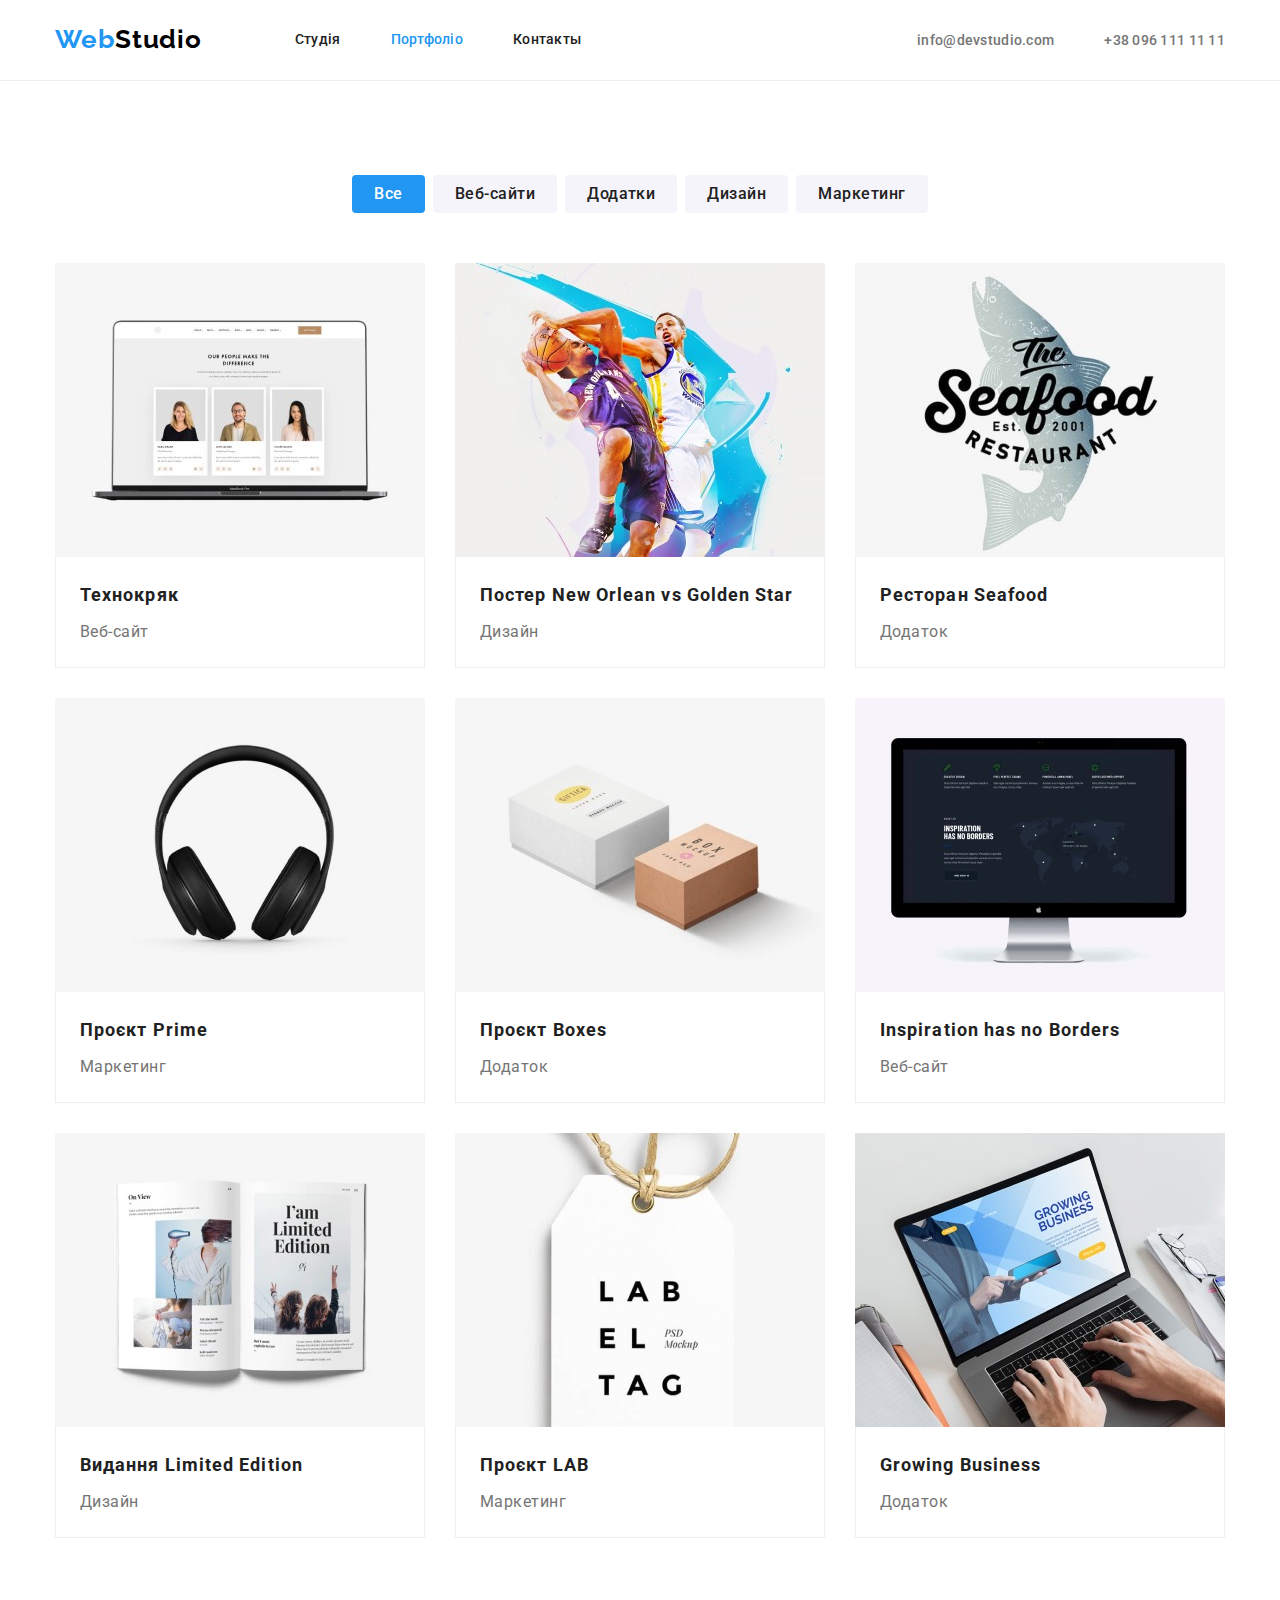
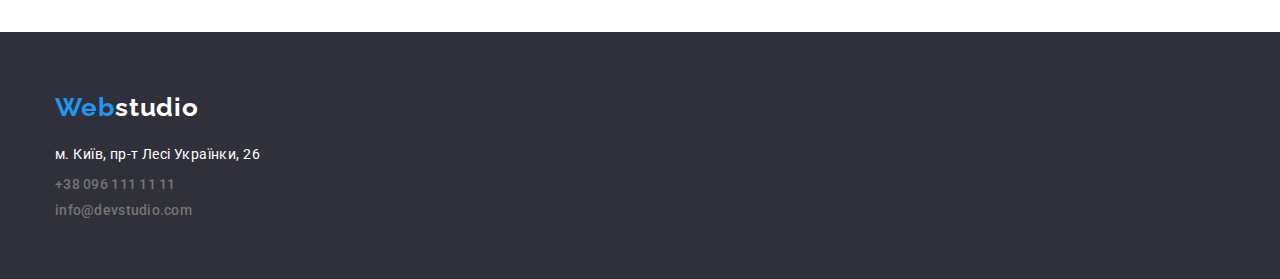
==== portfolio.html @ 8af839e0 "Initial commit" ====
<!DOCTYPE html>
<html lang="ru">
	<head>
		<meta charset="UTF-8" />
		<meta http-equiv="X-UA-Compatible" content="IE=edge" />
		<meta name="viewport" content="width=device-width, initial-scale=1.0" />
		<title>goit-markup-hw-03</title>
		<link rel="preconnect" href="https://fonts.googleapis.com" />
		<link rel="preconnect" href="https://fonts.gstatic.com" crossorigin />
		<link
			href="https://fonts.googleapis.com/css2?family=Raleway:wght@700&family=Roboto:wght@400;500;700;900&display=swap"
			rel="stylesheet"
		/>
		<link
			rel="stylesheet"
			href="https://cdnjs.cloudflare.com/ajax/libs/modern-normalize/1.1.0/modern-normalize.min.css"
		/>
		<link rel="stylesheet" href="./css/styles.css" />
	</head>

	<body>
		<!-- секция верхняя линия -->

		<header class="header">
			<div class="container">
				<nav class="header-nav">
					<a lang="en" class="logo link list" href="/index.html">
						Web
						<span class="studio">Studio</span>
					</a>

					<ul class="site-nav list link">
						<li class="item"><a href="./index.html" class="link list">Студія</a></li>
						<li class="item"><a href="./portfolio.html" class="link list current">Портфоліо</a></li>
						<li class="item"><a href="" class="link list">Контакты</a></li>
					</ul>
				</nav>
				<ul class="contacts-nav top list link">
					<li class="item"><a href="mailto:info@devstudio.com" class="link list">info@devstudio.com</a></li>
					<li class="item"><a href="tel:+380961111111" class="link list">+38 096 111 11 11</a></li>
				</ul>
			</div>
		</header>

		<main>
			<section class="section portfolio">
				<div class="container">
					<h1 class="visually-hidden">Портфолио</h1>

					<!-- кнопки фильтра -->

					<ul class="list filtr-btn">
						<li class="item">
							<button class="button current" type="button">Все</button>
						</li>
						<li class="item">
							<button class="button" type="button">Веб-сайти</button>
						</li>
						<li class="item">
							<button class="button" type="button">Додатки</button>
						</li>
						<li class="item">
							<button class="button" type="button">Дизайн</button>
						</li>
						<li class="item">
							<button class="button" type="button">Маркетинг</button>
						</li>
					</ul>

					<!-- галерея работ -->

					<ul class="list cards-project">
						<li class="item">
							<div class="card-project">
								<a class="list link" href="">
									<img src="./images/portfolio/tehnokriak.jpg" alt="Технокряк" width="370" height="294" />
									<div class="card-title">
										<h2 class="section-gallery">Технокряк</h2>
										<p class="gallery-type">Веб-сайт</p>
									</div>
								</a>
							</div>
						</li>
						<li class="item">
							<div class="card-project">
								<a class="list link" href="">
									<img
										src="./images/portfolio/poster.jpg"
										alt="Постер New Orlean vs Golden Star"
										width="370"
										height="294"
									/>
									<div class="card-title">
										<h2 class="section-gallery">Постер New Orlean vs Golden Star</h2>
										<p class="gallery-type">Дизайн</p>
									</div>
								</a>
							</div>
						</li>
						<li class="item">
							<div class="card-project">
								<a class="list link" href="">
									<img src="./images/portfolio/restaurant.jpg" alt="Ресторан Seafood" width="370" height="294" />
									<div class="card-title">
										<h2 class="section-gallery">Ресторан Seafood</h2>
										<p class="gallery-type">Додаток</p>
									</div>
								</a>
							</div>
						</li>
						<li class="item">
							<div class="card-project">
								<a class="list link" href="">
									<img src="./images/portfolio/prime.jpg" alt="Проект Prime" width="370" height="294" />
									<div class="card-title">
										<h2 class="section-gallery">Проєкт Prime</h2>
										<p class="gallery-type">Маркетинг</p>
									</div>
								</a>
							</div>
						</li>
						<li class="item">
							<div class="card-project">
								<a class="list link" href="">
									<img src="./images/portfolio/boxes.jpg" alt="Проект Boxes" width="370" height="294" />
									<div class="card-title">
										<h2 class="section-gallery">Проєкт Boxes</h2>
										<p class="gallery-type">Додаток</p>
									</div>
								</a>
							</div>
						</li>
						<li>
							<div class="card-project">
								<a class="list link" href="">
									<img
										src="./images/portfolio/inspiration.jpg"
										alt="Inspiration has no Borders"
										width="370"
										height="294"
									/>
									<div class="card-title">
										<h2 class="section-gallery">Inspiration has no Borders</h2>
										<p class="gallery-type">Веб-сайт</p>
									</div>
								</a>
							</div>
						</li>
						<li class="item">
							<div class="card-project">
								<a class="list link" href="">
									<img src="./images/portfolio/edition.jpg" alt="Издание Limited Edition" width="370" height="294" />
									<div class="card-title">
										<h2 class="section-gallery">Видання Limited Edition</h2>
										<p class="gallery-type">Дизайн</p>
									</div>
								</a>
							</div>
						</li>
						<li class="item">
							<div class="card-project">
								<a class="list link" href="">
									<img src="./images/portfolio/lab.jpg" alt="Проект LAB" width="370" height="294" />
									<div class="card-title">
										<h2 class="section-gallery">Проєкт LAB</h2>
										<p class="gallery-type">Маркетинг</p>
									</div>
								</a>
							</div>
						</li>
						<li class="item">
							<div class="card-project">
								<a class="list link" href="">
									<img src="./images/portfolio/growing-business.jpg" alt="Growing Business" width="370" height="294" />
									<div class="card-title">
										<h2 class="section-gallery">Growing Business</h2>
										<p class="gallery-type">Додаток</p>
									</div>
								</a>
							</div>
						</li>
					</ul>
				</div>
			</section>

			<!-- секция подвал -->
			<footer class="footer">
				<div class="container">
					<a lang="en" href="/index.html" class="logo-footer logo link list">
						Web
						<span class="studio-footer">studio</span>
					</a>
					<address class="address">
						<a
							class="address link"
							href="https://goo.gl/maps/nC8BWtLt1wYnucsJ7"
							target="_blank"
							rel="noopener noreferrer nofollow"
						>
							м. Київ, пр-т Лесі Українки, 26
						</a>
					</address>
					<ul class="contacts-nav bottom list link">
						<li class="item"><a href="tel:+380961111111" class="link list">+38 096 111 11 11</a></li>
						<li class="item"><a href="mailto:info@devstudio.com" class="link list">info@devstudio.com</a></li>
					</ul>
				</div>
			</footer>
		</main>
	</body>
</html>
---- css/styles.css ----
:root {
	--primary-text-color: #757575;
	--title-text-color: #212121;
	--accent-color: #2196f3;
	--hero-color: #ffffff;
	--logo-color: #000000;
	--contact-footer-color: #ffffff;
	--button-bg-color: #f5f4fa;
	--hero-bg: #2f303a;
	--portfolio-bg: #e5e5e5;
	--button-hero-hover: #188ce8;
}

body {
	background-color: #ffffff;
	color: var(--primary-text-color);
	font-family: Roboto, sans-serif;
	font-size: 14px;
}
/* сброс стилей */

.list {
	list-style: none;
}

.link {
	text-decoration: none;
}

p,
h1,
h2,
h3,
h4,
h5,
h6 {
	margin: 0;
}

ul,
ol {
	margin: 0;
	padding-left: 0;
}

img {
	display: block;
	max-width: 100%;
	height: auto;
}

.visually-hidden {
	position: absolute;
	white-space: nowrap;
	width: 1px;
	height: 1px;
	overflow: hidden;
	border: 0;
	padding: 0;
	clip: rect(0 0 0 0);
	clip-path: inset(50%);
	margin: -1px;
}

.container {
	width: 1200px;
	margin-left: auto;
	margin-right: auto;
	padding-left: 15px;
	padding-right: 15px;
	/* outline: 2px solid red; */
}

.section {
	padding-top: 94px;
	padding-bottom: 94px;
}
/* секция верхняя линия */

/* logo */

.logo {
	font-family: Raleway, sans-serif;
	font-weight: 700;
	font-size: 26px;
	line-height: 1.2;
	letter-spacing: 0.03em;
	word-spacing: -6px;
	color: var(--accent-color);
}

.logo:hover,
.logo:focus {
	color: var(--accent-color);
}

.logo .studio {
	color: var(--logo-color);
}

.logo .studio:hover,
.logo .studio:focus {
	color: var(--accent-color);
}

.logo .studio-footer {
	color: var(--hero-color);
}

.logo .studio-footer:hover,
.logo .studio-footer:focus {
	color: var(--accent-color);
}

.site-nav .link {
	color: var(--title-text-color);
	font-weight: 500;
	font-size: 14px;
	line-height: 1.14;
	letter-spacing: 0.02em;

	display: block;
	padding-top: 32px;
	padding-bottom: 32px;
}

.site-nav {
	display: flex;
	align-items: center;
	margin-left: 93px;
}

.site-nav .item + .item {
	margin-left: 50px;
}

.site-nav .link:hover,
.site-nav .link:focus {
	color: var(--accent-color);
}

.site-nav .link.current {
	color: var(--accent-color);
}

.contacts-nav.top {
	display: flex;
}

.contacts-nav .item:not(:last-child) {
	margin-right: 50px;
}

.contacts-nav .link {
	color: var(--primary-text-color);
	font-weight: 500;
	font-size: 14px;
	line-height: 1.14;
	letter-spacing: 0.02em;
}

.contacts-nav.top .link {
	padding-top: 32px;
	padding-bottom: 32px;
}

.contacts-nav .link:hover,
.contacts-nav .link:focus {
	color: var(--accent-color);
}

.header {
	border-bottom: 1px solid #ececec;
}

.header > .container {
	display: flex;
	justify-content: space-between;
	align-items: center;
}

.header-nav {
	display: flex;
	align-items: center;
}

/* секция  герой */
.hero {
	background-color: var(--hero-bg);
	text-align: center;
	padding-top: 200px;
	padding-bottom: 200px;
}

.hero-title {
	color: var(--hero-color);
	font-weight: 900;
	font-size: 44px;
	line-height: 1.36;
	letter-spacing: 0.06em;
	text-transform: uppercase;

	margin-bottom: 30px;
}

.hero .button.primary {
	font-family: inherit;
	font-weight: 700;
	font-size: 16px;
	line-height: 1.88;
	letter-spacing: 0.06em;
	border-radius: 4px;
	padding: 10px 32px;
	border: 1px solid transparent;
	display: inline-block;
}

.hero .button.primary:hover,
.hero .button.primary:hover {
	background-color: var(--button-hero-hover);
}

/* секции особенности */

.section-benefits {
	color: var(--title-text-color);
	font-weight: 700;
	font-size: 14px;
	line-height: 1.14;
	letter-spacing: 0.03em;
	text-transform: uppercase;

	margin-bottom: 10px;
}

.section-content {
	color: var(--primary-text-color);
	font-weight: 400;
	font-size: 14px;
	line-height: 24px;
	letter-spacing: 1.71;
}

.benefits {
	display: flex;
}

.benefits .item:not(:last-child) {
	margin-right: 30px;
}

.section.padding-null {
	padding-bottom: 0;
}

/* секция чем мы занимаемся  */

.background {
	background-color: var(--button-bg-color);
}

.section-title {
	color: var(--title-text-color);
	font-weight: 700;
	font-size: 36px;
	line-height: 1.17;
	letter-spacing: 0.03em;

	text-align: center;

	margin-bottom: 50px;
}

.work {
	display: flex;
	gap: 30px;
}

/* секция наша команда */

.section-team {
	color: var(--title-text-color);
	font-weight: 500;
	font-size: 16px;
	line-height: 1.19;
	text-align: center;
	letter-spacing: 0.03em;
	margin-bottom: 10px;
}

.sestion.team {
	background-color: var(--button-bg-color);
}

.section-function {
	color: var(--primary-text-color);
	font-weight: 400;
	font-size: 16px;
	line-height: 1.19;
	text-align: center;
	letter-spacing: 0.03em;
}

.card-team {
	max-width: 270px;

	background: #ffffff;
	box-shadow: 0px 1px 3px rgba(0, 0, 0, 0.12), 0px 1px 1px rgba(0, 0, 0, 0.14), 0px 2px 1px rgba(0, 0, 0, 0.2);
	border-radius: 0px 0px 4px 4px;
}

.cards-team {
	display: flex;
}

.cards-team .item {
	margin-right: 30px;
}

.cards-team .item:last-child {
	margin-right: 0;
}

.card-team-title {
	padding: 30px 0px;
}

/* секция портфолио */

.portfolio {
	background-color: var(--hero-color);
}
.section-gallery {
	color: var(--title-text-color);

	font-weight: 700;
	font-size: 18px;
	line-height: 2;

	letter-spacing: 0.06em;
}

.gallery-type {
	color: var(--primary-text-color);

	font-weight: 400;
	font-size: 16px;
	line-height: 1.88;
	letter-spacing: 0.03em;
	margin-top: 4px;
}

.filtr-btn {
	display: flex;
	justify-content: center;
	align-items: center;
	margin-bottom: 50px;
}

.filtr-btn .item + .item {
	margin-left: 8px;
}

.card-title {
	max-width: 370px;
	background: #ffffff;
	border-left: 1px solid #eeeeee;
	border-right: 1px solid #eeeeee;
	border-bottom: 1px solid #eeeeee;
	padding: 20px 24px;
}

.card-project {
	max-width: 370px;
}

.cards-project {
	display: flex;
	flex-wrap: wrap;
}

.cards-project .item {
	margin-right: 30px;
	margin-bottom: 30px;
}

.cards-project .item:nth-child(3n) {
	margin-right: 0;
}

.cards-project .item:nth-last-child(-n + 3) {
	margin-bottom: 0;
}

/* buttons */

.button {
	color: var(--title-text-color);
	background-color: var(--button-bg-color);
	border: none;
	font-family: inherit;

	font-weight: 500;
	font-size: 16px;
	line-height: 1.62;
	text-align: center;
	letter-spacing: 0.03em;
	cursor: pointer;
	display: inline-block;

	border-radius: 4px;
	padding: 6px 22px;
}

.button:hover,
.button:focus {
	color: var(--hero-color);
	background-color: var(--accent-color);
}

.button.primary {
	color: var(--hero-color);
	background-color: var(--accent-color);
}

.button.secondary {
	color: var(--title-text-color);
	background-color: var(--button-bg-color);
}
.button.current {
	background-color: var(--accent-color);
	color: var(--contact-footer-color);
}

/* секция подвал */
.footer {
	background-color: var(--hero-bg);

	padding-top: 60px;
	padding-bottom: 60px;
}

.address {
	color: var(--contact-footer-color);
	font-family: inherit;
	font-style: normal;
	font-weight: 400;
	font-size: 14px;
	line-height: 1.71;
	letter-spacing: 0.03em;
	margin-bottom: 9px;
}

.logo-footer {
	display: inline-block;
	margin-bottom: 20px;
}
.contacts-nav.bottom .item:not(:last-child) {
	margin-bottom: 9px;
}
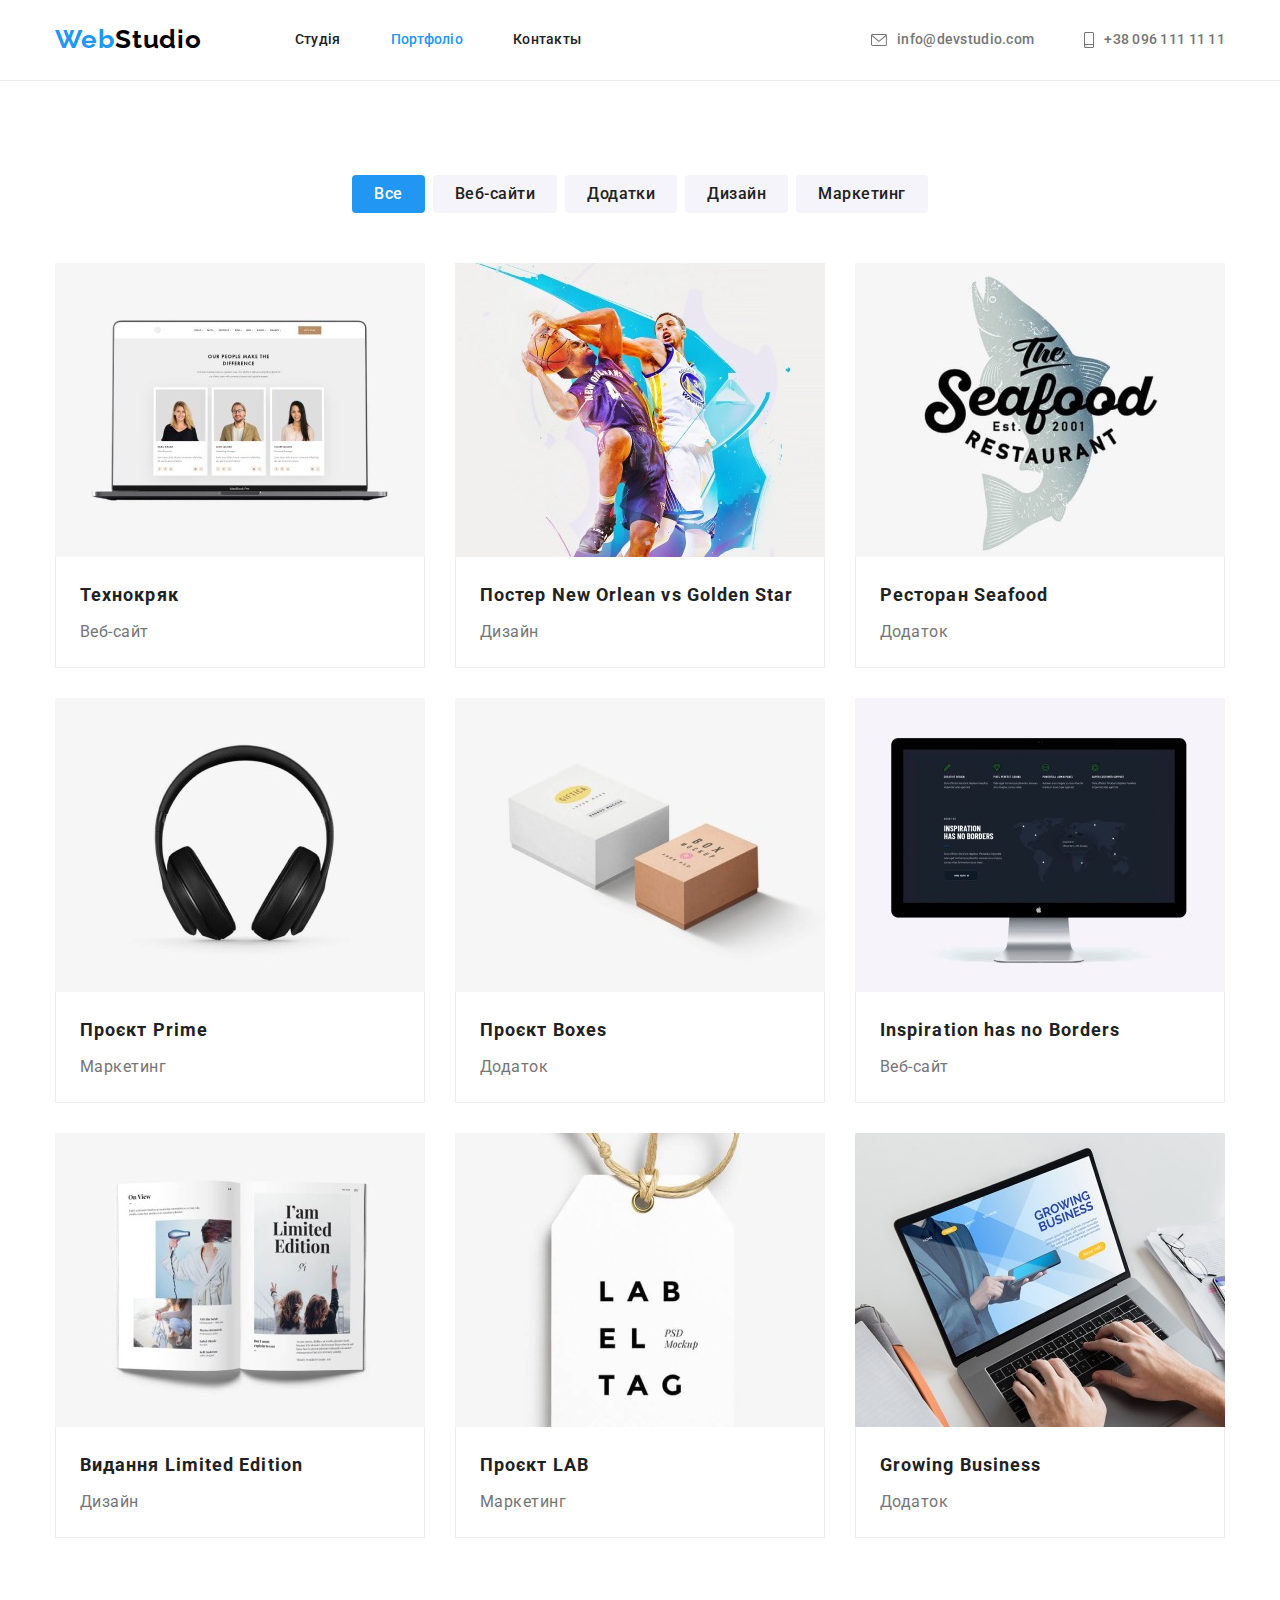
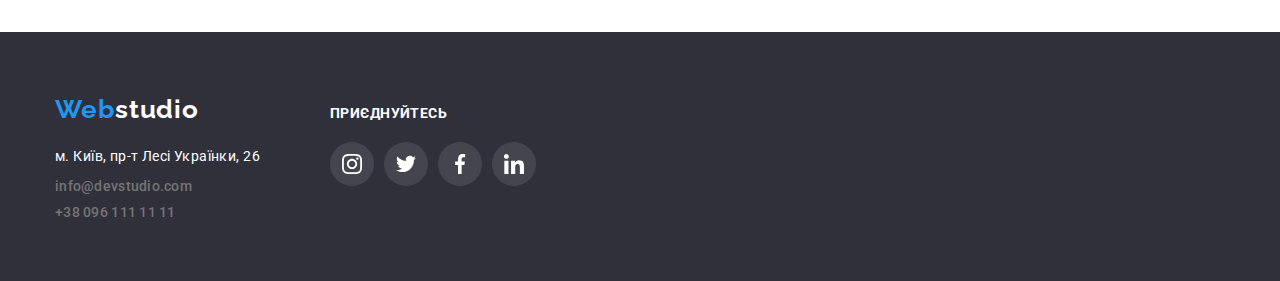
==== commit 3c1ce58c: "HW-4" ====
--- a/portfolio.html
+++ b/portfolio.html
@@ -4,7 +4,7 @@
 		<meta charset="UTF-8" />
 		<meta http-equiv="X-UA-Compatible" content="IE=edge" />
 		<meta name="viewport" content="width=device-width, initial-scale=1.0" />
-		<title>goit-markup-hw-03</title>
+		<title>goit-markup-hw-04</title>
 		<link rel="preconnect" href="https://fonts.googleapis.com" />
 		<link rel="preconnect" href="https://fonts.gstatic.com" crossorigin />
 		<link
@@ -36,8 +36,22 @@
 					</ul>
 				</nav>
 				<ul class="contacts-nav top list link">
-					<li class="item"><a href="mailto:info@devstudio.com" class="link list">info@devstudio.com</a></li>
-					<li class="item"><a href="tel:+380961111111" class="link list">+38 096 111 11 11</a></li>
+					<li class="item">
+						<a href="mailto:info@devstudio.com" class="link list contact-link">
+							<svg class="icon-envelope" width="16px" height="12px">
+								<use href="./images/icons.svg#icon-envelope"></use>
+							</svg>
+							info@devstudio.com
+						</a>
+					</li>
+					<li class="item">
+						<a href="tel:+380961111111" class="link list contact-link">
+							<svg class="icon-smartphone" width="10px" height="16px">
+								<use href="./images/icons.svg#icon-smartphone"></use>
+							</svg>
+							+38 096 111 11 11
+						</a>
+					</li>
 				</ul>
 			</div>
 		</header>
@@ -185,25 +199,61 @@
 
 			<!-- секция подвал -->
 			<footer class="footer">
-				<div class="container">
-					<a lang="en" href="/index.html" class="logo-footer logo link list">
-						Web
-						<span class="studio-footer">studio</span>
-					</a>
-					<address class="address">
-						<a
-							class="address link"
-							href="https://goo.gl/maps/nC8BWtLt1wYnucsJ7"
-							target="_blank"
-							rel="noopener noreferrer nofollow"
-						>
-							м. Київ, пр-т Лесі Українки, 26
+				<div class="container footer-wrap">
+					<div class="contacts-footer">
+						<a lang="en" href="/index.html" class="logo-footer logo link list">
+							Web
+							<span class="studio-footer">studio</span>
 						</a>
-					</address>
-					<ul class="contacts-nav bottom list link">
-						<li class="item"><a href="tel:+380961111111" class="link list">+38 096 111 11 11</a></li>
-						<li class="item"><a href="mailto:info@devstudio.com" class="link list">info@devstudio.com</a></li>
-					</ul>
+						<address class="address">
+							<a
+								class="address link"
+								href="https://goo.gl/maps/nC8BWtLt1wYnucsJ7"
+								target="_blank"
+								rel="noopener noreferrer nofollow"
+							>
+								м. Київ, пр-т Лесі Українки, 26
+							</a>
+						</address>
+						<ul class="contacts-nav bottom list link">
+							<li class="item"><a href="mailto:info@devstudio.com" class="link list">info@devstudio.com</a></li>
+							<li class="item"><a href="tel:+380961111111" class="link list">+38 096 111 11 11</a></li>
+						</ul>
+					</div>
+					<div>
+						<h2 class="soc-link-title">приєднуйтесь</h2>
+
+						<ul class="soc-link-list list">
+							<li class="soc-link-item">
+								<a class="soc-link link" href="">
+									<svg class="soc-icon" width="20" height="20">
+										<use href="./images/icons.svg#icon-instagram"></use>
+									</svg>
+								</a>
+							</li>
+							<li class="soc-link-item">
+								<a class="soc-link link" href="">
+									<svg class="soc-icon" width="20" height="20">
+										<use href="./images/icons.svg#icon-twitter"></use>
+									</svg>
+								</a>
+							</li>
+							<li class="soc-link-item">
+								<a class="soc-link link" href="">
+									<svg class="soc-icon" width="20" height="20">
+										<use href="./images/icons.svg#icon-facebook"></use>
+									</svg>
+								</a>
+							</li>
+							<li class="soc-link-item">
+								<a class="soc-link link" href="">
+									<svg class="soc-icon" width="20" height="20">
+										<use href="./images/icons.svg#icon-linkedin"></use>
+									</svg>
+								</a>
+							</li>
+						</ul>
+					</div>
 				</div>
 			</footer>
 		</main>
--- a/css/styles.css
+++ b/css/styles.css
@@ -7,8 +7,10 @@
 	--contact-footer-color: #ffffff;
 	--button-bg-color: #f5f4fa;
 	--hero-bg: #2f303a;
+	--hero-bg-second: #c4c4c4;
 	--portfolio-bg: #e5e5e5;
 	--button-hero-hover: #188ce8;
+	--icon: #afb1b8;
 }
 
 body {
@@ -169,6 +171,23 @@
 	color: var(--accent-color);
 }
 
+.contact-link {
+	display: flex;
+	justify-content: center;
+	align-items: center;
+}
+.icon-smartphone {
+	display: inline-block;
+	fill: currentColor;
+	margin-right: 10px;
+}
+
+.icon-envelope {
+	display: inline-block;
+	fill: currentColor;
+	margin-right: 10px;
+}
+
 .header {
 	border-bottom: 1px solid #ececec;
 }
@@ -186,10 +205,17 @@
 
 /* секция  герой */
 .hero {
-	background-color: var(--hero-bg);
+	background-color: var(--hero-bg-second);
 	text-align: center;
 	padding-top: 200px;
 	padding-bottom: 200px;
+	max-width: 1600px;
+	height: 600px;
+	margin: 0 auto;
+	background-image: linear-gradient(rgba(47, 48, 58, 0.4), rgba(47, 48, 58, 0.4)), url(../images/hero/bg-hero.jpg);
+	background-position: center;
+	background-repeat: no-repeat;
+	background-size: cover;
 }
 
 .hero-title {
@@ -253,6 +279,17 @@
 	padding-bottom: 0;
 }
 
+.benefits-icon {
+	width: 270px;
+	height: 120px;
+	background-color: var(--button-bg-color);
+	border-radius: 4px;
+	margin-bottom: 30px;
+	display: flex;
+	justify-content: center;
+	align-items: center;
+}
+
 /* секция чем мы занимаемся  */
 
 .background {
@@ -299,6 +336,7 @@
 	line-height: 1.19;
 	text-align: center;
 	letter-spacing: 0.03em;
+	margin-bottom: 16px;
 }
 
 .card-team {
@@ -325,6 +363,61 @@
 	padding: 30px 0px;
 }
 
+.team-soc {
+	display: flex;
+	justify-content: center;
+	gap: 10px;
+	padding: 0px 32px;
+}
+
+.team-soc-link {
+	width: 44px;
+	height: 44px;
+	border-radius: 50%;
+	display: flex;
+	align-items: center;
+	justify-content: center;
+
+	fill: var(--icon);
+}
+
+.team-soc-link:hover,
+.team-soc-link:focus {
+	background-color: var(--accent-color);
+	fill: var(--hero-color);
+}
+
+/* секция постоянные клиенты */
+
+.customers-list {
+	display: flex;
+	justify-content: center;
+	align-items: center;
+	gap: 30px;
+}
+.customers-link {
+	width: 170px;
+	height: 92px;
+	max-width: 170px;
+	border: 1px solid var(--icon);
+	border-radius: 4px;
+	display: flex;
+	justify-content: center;
+	align-items: center;
+	fill: var(--icon);
+}
+
+.customer-logo {
+	display: inline-block;
+	/* fill: var(--icon); */
+}
+
+.customers-link:hover,
+.customers-link:focus {
+	border: 1px solid #2196f3;
+	fill: #2196f3;
+}
+
 /* секция портфолио */
 
 .portfolio {
@@ -359,6 +452,11 @@
 
 .filtr-btn .item + .item {
 	margin-left: 8px;
+}
+
+.filtr-btn .button:hover,
+.filtr-btn .button:hover {
+	box-shadow: 0px 3px 1px rgba(0, 0, 0, 0.1), 0px 1px 2px rgba(0, 0, 0, 0.08), 0px 2px 2px rgba(0, 0, 0, 0.12);
 }
 
 .card-title {
@@ -374,6 +472,11 @@
 	max-width: 370px;
 }
 
+.card-project:hover,
+.card-project:focus {
+	box-shadow: 0px 1px 1px rgba(0, 0, 0, 0.12), 0px 4px 4px rgba(0, 0, 0, 0.06), 1px 4px 6px rgba(0, 0, 0, 0.16);
+}
+
 .cards-project {
 	display: flex;
 	flex-wrap: wrap;
@@ -438,6 +541,15 @@
 
 	padding-top: 60px;
 	padding-bottom: 60px;
+}
+
+.footer-wrap {
+	display: flex;
+	align-items: baseline;
+}
+
+.contacts-footer {
+	margin-right: 70px;
 }
 
 .address {
@@ -458,3 +570,44 @@
 .contacts-nav.bottom .item:not(:last-child) {
 	margin-bottom: 9px;
 }
+
+.soc-link-title {
+	font-family: "Roboto";
+	font-weight: 700;
+	font-size: 14px;
+	line-height: 1.14;
+	letter-spacing: 0.03em;
+	text-transform: uppercase;
+	color: #ffffff;
+	margin-bottom: 20px;
+	padding-top: 14px;
+}
+
+.soc-link-list {
+	display: flex;
+	justify-content: center;
+	align-items: center;
+	gap: 10px;
+}
+
+.soc-link {
+	width: 44px;
+	height: 44px;
+	border-radius: 50%;
+	display: flex;
+	align-items: center;
+	justify-content: center;
+	background: rgba(255, 255, 255, 0.1);
+
+	fill: var(--contact-footer-color);
+}
+
+.soc-link:hover,
+.soc-link:focus {
+	background-color: var(--accent-color);
+	fill: var(--hero-color);
+}
+
+.soc-icon {
+	display: inline-block;
+}
